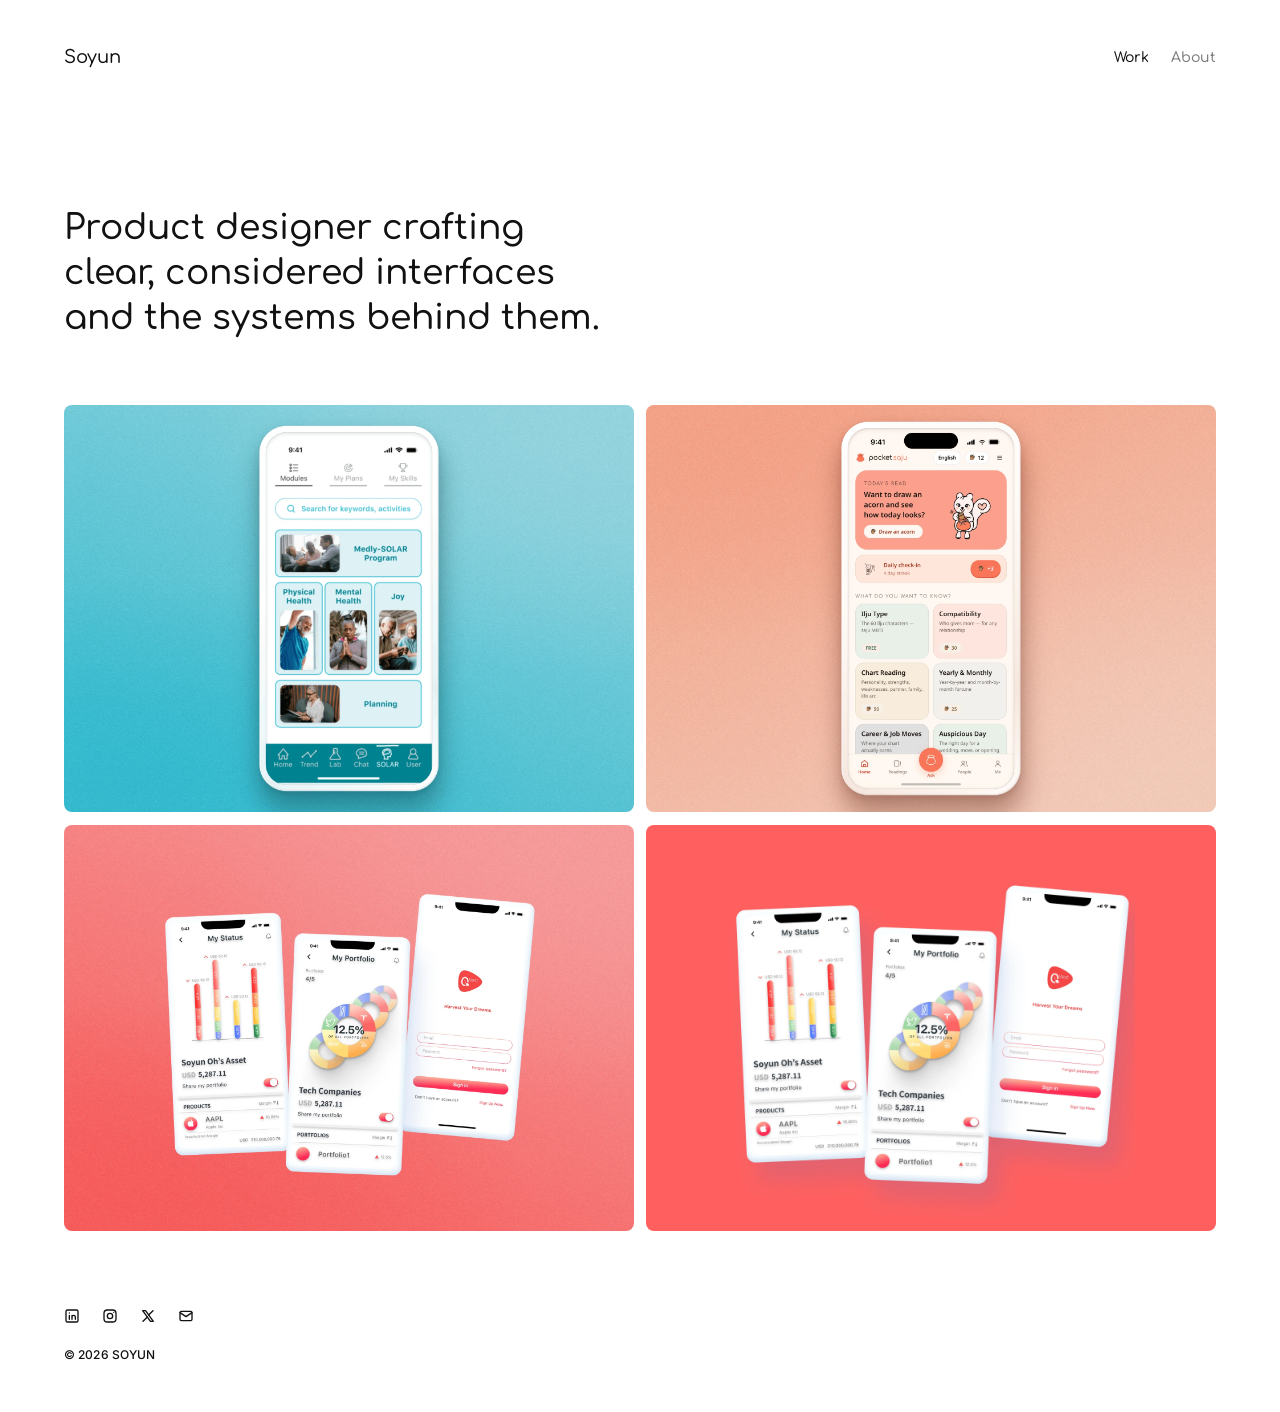
==== index.html @ 854ec252 "Medly-SOLAR: use the new 7:5 image on the tile and cover Replace the old PNG with images/medly-solar" ====
<!DOCTYPE html>
<html lang="en">
<head>
  <meta charset="utf-8">
  <meta name="viewport" content="width=device-width, initial-scale=1">
  <title>Soyun</title>
  <meta name="description" content="Portfolio of Soyun, a product designer crafting clear, considered interfaces and the systems behind them.">
  <link rel="preconnect" href="https://fonts.googleapis.com">
  <link rel="preconnect" href="https://fonts.gstatic.com" crossorigin>
  <link href="https://fonts.googleapis.com/css2?family=Inter:wght@400;500&family=Newsreader:ital,opsz,wght@0,6..72,400;1,6..72,400&family=Comfortaa:wght@500&display=swap" rel="stylesheet">
  <link rel="stylesheet" href="styles.css">
</head>
<body>
  <header class="site-header">
    <div class="wrap">
      <a href="index.html" class="brand">Soyun</a>
      <nav class="nav" aria-label="Main">
        <a href="index.html" aria-current="page">Work</a>
        <a href="about.html">About</a>
      </nav>
    </div>
  </header>

  <main>
    <section class="hero">
      <div class="wrap">
        <h1>Product designer crafting clear, considered interfaces and the systems behind them.</h1>
      </div>
    </section>

    <section id="work" aria-label="Selected work">
      <div class="wrap">
        <div class="grid">

          <div class="item reveal">
            <a class="tile" href="projects/medly-solar.html" style="--tint:#0b7f8d">
              <div class="art">
                <img src="images/medly-solar.webp" width="2000" height="1429" alt="Medly-SOLAR app home screen with Physical Health, Mental Health, Joy and Planning modules">
              </div>
              <div class="overlay" aria-hidden="true">
                <span class="name">Medly-SOLAR</span>
                <span class="tags">User-Centered Design, Equitable Design</span>
              </div>
            </a>
            <div class="caption"><div class="name">Medly-SOLAR</div><div class="tags">User-Centered Design, Equitable Design</div></div>
          </div>

          <div class="item reveal">
            <a class="tile" href="projects/pocket-saju.html" style="--tint:#c9472f">
              <div class="art">
                <img src="images/pocket-saju.webp" width="2000" height="1429" alt="Pocket Saju app home screen with today's read, daily check-in and reading topics">
              </div>
              <div class="overlay" aria-hidden="true">
                <span class="name">Pocket Saju</span>
                <span class="tags">Design Engineering, Design System, Character Design, App Design</span>
              </div>
            </a>
            <div class="caption"><div class="name">Pocket Saju</div><div class="tags">Design Engineering, Design System, Character Design, App Design</div></div>
          </div>

          <div class="item reveal">
            <a class="tile" href="projects/connai.html" style="--tint:#c9343f">
              <div class="art">
                <img src="images/connai.webp" width="2000" height="1429" alt="Three phone screens of an investing app: My Status, My Portfolio and Sign In">
              </div>
              <div class="overlay" aria-hidden="true">
                <span class="name">CONNAÎ</span>
                <span class="tags">Concept Design, Health &amp; Wellness, AI-Powered</span>
              </div>
            </a>
            <div class="caption"><div class="name">CONNAÎ</div><div class="tags">Concept Design, Health &amp; Wellness, AI-Powered</div></div>
          </div>

          <div class="item reveal">
            <a class="tile" href="projects/qvest.html" style="--tint:#c9343f">
              <div class="art fit" style="--fit-bg:#ff605f">
                <img src="images/qvest.webp" width="2000" height="2000" alt="Three phone screens of an investing app: My Status, My Portfolio and Sign In">
              </div>
              <div class="overlay" aria-hidden="true">
                <span class="name">QVest</span>
                <span class="tags">UX Design, Fintech, Stock Investment</span>
              </div>
            </a>
            <div class="caption"><div class="name">QVest</div><div class="tags">UX Design, Fintech, Stock Investment</div></div>
          </div>

        </div>
      </div>
    </section>
  </main>

  <footer class="site-footer">
    <div class="wrap">
      <div class="socials">
        <a href="https://www.linkedin.com/in/soyunoh/" target="_blank" rel="noopener noreferrer" aria-label="LinkedIn"><svg viewBox="0 0 24 24"><rect x="3" y="3" width="18" height="18" rx="2"/><path d="M8 11v6M8 7.5v.01M12 17v-6M12 13.5c0-1.5 1-2.5 2.5-2.5S17 12 17 13.5V17"/></svg></a>
        <a href="#" aria-label="Instagram"><svg viewBox="0 0 24 24"><rect x="3" y="3" width="18" height="18" rx="5"/><circle cx="12" cy="12" r="4"/><path d="M17.5 6.5v.01"/></svg></a>
        <a href="#" aria-label="Twitter"><svg viewBox="0 0 24 24"><path d="M4 4l11.7 16H20L8.3 4H4z"/><path d="M4.5 20l6.6-6.6M12.9 10.6L19.5 4"/></svg></a>
        <a href="mailto:soyunohh@gmail.com" aria-label="Email"><svg viewBox="0 0 24 24"><rect x="3" y="5" width="18" height="14" rx="2"/><path d="m3 7 9 6 9-6"/></svg></a>
      </div>
      <p class="copy">© <span id="year">2026</span> Soyun</p>
    </div>
  </footer>

  <script src="script.js"></script>
</body>
</html>
---- styles.css ----
:root {
  --bg: #ffffff;
  --ink: #111111;
  --muted: #7a7a7a;
  --line: #e6e6e6;
  --surface: #f2f2f2;
  --serif: "Newsreader", "Iowan Old Style", Georgia, serif;
  --sans: "Inter", -apple-system, BlinkMacSystemFont, "Helvetica Neue", Arial, sans-serif;
  --gutter: clamp(20px, 5vw, 100px);
  --gap: clamp(12px, 1vw, 18px);
  --radius: 8px;
}

* { box-sizing: border-box; margin: 0; padding: 0; }
html { scroll-behavior: smooth; }
body {
  background: var(--bg);
  color: var(--ink);
  font-family: var(--sans);
  font-size: 15px;
  line-height: 1.5;
  -webkit-font-smoothing: antialiased;
}
a { color: inherit; text-decoration: none; }
img, svg { display: block; max-width: 100%; }
:focus-visible { outline: 2px solid var(--ink); outline-offset: 3px; }

.wrap { padding: 0 var(--gutter); }

/* Header */
.site-header .wrap {
  display: flex; justify-content: space-between; align-items: center;
  padding-top: 44px; padding-bottom: 20px;
}
.brand { font-family: "Comfortaa", var(--sans); font-weight: 500; font-size: 18px; letter-spacing: 0; }
.nav { display: flex; gap: 22px; font-family: "Comfortaa", var(--sans); font-weight: 500; font-size: 14px; }
.nav a { color: var(--muted); transition: color .2s; }
.nav a:hover, .nav a[aria-current="page"] { color: var(--ink); }

/* Hero */
.hero { padding: clamp(56px, 9vw, 130px) 0 clamp(48px, 5vw, 80px); }
.hero h1 {
  font-family: "Comfortaa", var(--sans); font-weight: 500;
  font-size: clamp(26px, 2.7vw, 38px); line-height: 1.3; letter-spacing: 0;
  max-width: 34ch; text-wrap: balance;
}

/* Project grid */
.grid { display: grid; grid-template-columns: 1fr; gap: var(--gap); }
@media (min-width: 800px) { .grid { grid-template-columns: 1fr 1fr; } }

.tile {
  position: relative; display: block; overflow: hidden;
  aspect-ratio: 7 / 5; border-radius: var(--radius); background: var(--surface);
}
.tile .art { width: 100%; height: 100%; object-fit: cover; }
.tile .art > svg { width: 100%; height: 100%; }

/* Hover overlay: company name + discipline, tinted with the project colour */
.overlay {
  position: absolute; inset: 0; padding: clamp(20px, 3.6vw, 56px);
  background: color-mix(in srgb, var(--tint) 88%, transparent);
  color: #fff; display: flex; flex-direction: column; gap: 6px;
  opacity: 0; transition: opacity .3s ease;
}
.overlay .name { font-family: var(--serif); font-size: clamp(20px, 1.8vw, 26px); line-height: 1.2; }
.overlay .tags { font-size: 14px; font-weight: 500; }
.tile:hover .overlay, .tile:focus-visible .overlay { opacity: 1; }

/* Touch devices can't hover: show the name under the image instead */
.caption { display: none; }
@media (hover: none) {
  .overlay { display: none; }
  .caption { display: block; padding: 10px 2px 4px; }
  .caption .name { font-family: var(--serif); font-size: 18px; }
  .caption .tags { color: var(--muted); font-size: 13px; }
  .item { display: block; }
}

/* Footer */
.site-footer { padding: clamp(56px, 6vw, 90px) 0 48px; }
.socials { display: flex; gap: 22px; align-items: center; }
.socials a { display: inline-flex; padding: 4px; margin: -4px; }
.socials svg { width: 16px; height: 16px; stroke: var(--ink); fill: none; stroke-width: 2; stroke-linecap: round; stroke-linejoin: round; }
.copy { margin-top: 22px; font-size: 12px; font-weight: 500; text-transform: uppercase; letter-spacing: .01em; }

/* Case study */
.cs-hero { padding: clamp(40px, 7vw, 96px) 0 32px; }
.cs-hero .back { color: var(--muted); font-size: 14px; }
.cs-hero .back:hover { color: var(--ink); }
.cs-hero h1 { font-family: var(--serif); font-weight: 400; font-size: clamp(34px, 4.6vw, 64px); line-height: 1.1; letter-spacing: -0.01em; margin: 20px 0 16px; max-width: 18ch; }
.cs-hero p.sub { color: var(--muted); font-size: clamp(16px, 1.4vw, 19px); max-width: 52ch; }
.cs-facts { display: grid; grid-template-columns: repeat(2, 1fr); gap: 24px; padding: 24px 0; border-block: 1px solid var(--line); margin: 40px 0; }
.cs-facts dt { font-size: 12px; letter-spacing: .06em; text-transform: uppercase; color: var(--muted); }
.cs-facts dd { margin-top: 4px; }
@media (min-width: 800px) { .cs-facts { grid-template-columns: repeat(4, 1fr); } }
.cs-cover, .cs-figure { border-radius: var(--radius); overflow: hidden; background: var(--surface); }
.cs-cover { aspect-ratio: 16 / 9; }
.cs-figure { aspect-ratio: 7 / 5; }
.cs-cover > svg, .cs-figure > svg { width: 100%; height: 100%; }
.cs-block { display: grid; gap: 14px; padding: clamp(36px, 5vw, 72px) 0; }
.cs-block h2 { font-size: 12px; letter-spacing: .06em; text-transform: uppercase; color: var(--muted); font-weight: 500; }
.cs-block p { font-size: clamp(17px, 1.5vw, 21px); line-height: 1.55; max-width: 60ch; }
@media (min-width: 900px) { .cs-block { grid-template-columns: 1fr 2fr; gap: 48px; } }
.cs-figures { display: grid; gap: var(--gap); }
@media (min-width: 800px) { .cs-figures.two { grid-template-columns: 1fr 1fr; } }
.cs-figcaption { color: var(--muted); font-size: 13px; margin-top: 8px; }
.next { display: block; padding: clamp(48px, 7vw, 96px) 0; border-top: 1px solid var(--line); }
.next small { color: var(--muted); font-size: 12px; letter-spacing: .06em; text-transform: uppercase; }
.next h2 { font-family: var(--serif); font-weight: 400; font-size: clamp(32px, 5vw, 64px); letter-spacing: -0.01em; margin-top: 6px; transition: opacity .2s; }
.next:hover h2 { opacity: .55; }

/* Reveal on scroll */
.reveal { opacity: 0; transform: translateY(14px); transition: opacity .7s ease, transform .7s cubic-bezier(.2,.7,.2,1); }
.reveal.in { opacity: 1; transform: none; }
@media (prefers-reduced-motion: reduce) {
  html { scroll-behavior: auto; }
  .reveal { opacity: 1; transform: none; transition: none; }
  .overlay { transition: none; }
}

/* ---------- About page ---------- */
.about-page { --gutter: clamp(20px, 10.5vw, 213px); }

.intro { position: relative; padding: clamp(40px, 6vw, 84px) 0 clamp(40px, 5vw, 64px); }
.intro::before, .intro::after {
  content: ""; position: absolute; z-index: -1; pointer-events: none; border-radius: 50%; filter: blur(56px); opacity: .55;
}
.intro::before { left: 4%; top: 6%; width: 46%; height: 72%; background: radial-gradient(circle, #ffc9dc 0%, #ffe3d6 55%, transparent 75%); }
.intro::after  { left: 40%; top: 20%; width: 42%; height: 66%; background: radial-gradient(circle, #cfe0ff 0%, #e9eaff 55%, transparent 75%); }
.intro p { font-size: clamp(16px, 1.35vw, 19px); line-height: 1.45; max-width: 66ch; }
.intro p + p { margin-top: 1.7em; }

.about-section { padding-bottom: clamp(28px, 4vw, 56px); }
.about-section h2 { font-family: "Comfortaa", var(--sans); font-style: normal; font-weight: 500; font-size: clamp(18px, 1.7vw, 22px); margin-bottom: 14px; }

.cards { display: grid; grid-template-columns: 1fr; gap: 13px; align-items: start; }
@media (min-width: 600px) { .cards { grid-template-columns: 1fr 1fr; } }
@media (min-width: 960px) { .cards { grid-template-columns: repeat(3, 1fr); } }
/* Three staggered columns of equal height, so the block outlines a clean rectangle */
.cards > .col { display: contents; }
@media (min-width: 960px) {
  .cards { align-items: stretch; }
  .cards > .col { display: flex; flex-direction: column; gap: 13px; }
  .cards > .col > .card { flex: 0.75 0 auto; }
  .cards > .col > .card.tall { flex: 1.3333 0 auto; }
}

.card {
  position: relative; aspect-ratio: 4 / 3; overflow: hidden; border-radius: 4px;
  border: 1px solid var(--line);
  background: linear-gradient(var(--angle, 135deg), var(--a, #f7f6f3), var(--b, var(--a, #f7f6f3)));
  display: grid; place-items: center;
}

/* About footer */
.footer-about { border-top: 1px solid var(--line); margin-top: clamp(32px, 5vw, 64px); padding: 28px 0 40px; color: var(--muted); font-size: 13px; }
.footer-about .row { display: flex; justify-content: space-between; gap: 24px; flex-wrap: wrap; }
.footer-about .row > div + div { text-align: right; }
.footer-about .socials { justify-content: flex-end; margin-top: 8px; gap: 14px; }
.footer-about .socials svg { stroke: var(--muted); }
.footer-about .socials a:hover svg { stroke: var(--ink); }
.footer-about a:hover { color: var(--ink); }
.footer-about .note { text-align: center; margin-top: 40px; font-size: 12px; }

.cs-hero .tags-line { font-size: 14px; font-weight: 500; margin-bottom: 14px; }

/* Real project images */
.tile .art > img { width: 100%; height: 100%; object-fit: cover; }
.cs-cover > img { width: 100%; height: 100%; object-fit: contain; }

/* Photo cards: show the whole photo, framed inside the card */
.card.photo { container-type: size; }
.card.photo > img { position: absolute; inset: 0; margin: auto; height: 86%; width: auto; max-width: 92%; object-fit: cover; border-radius: 3px; box-shadow: 0 6px 18px rgba(0,0,0,.14); }
/* The photo keeps its own ratio and always fits inside whatever frame the column gives it */
@supports (width: 1cqw) {
  .card.photo > img { aspect-ratio: var(--ar); width: min(92cqw, calc(86cqh * var(--ar))); height: auto; max-width: none; }
}

/* Images that keep their own aspect ratio; extra width is filled with the image's background colour */
.tile .art.fit { background: var(--fit-bg, var(--surface)); }
.tile .art.fit > img { object-fit: contain; }
.cs-cover[style*="--fit-bg"] { background: var(--fit-bg); }

/* Portrait photos get a tall frame */
.card.tall { aspect-ratio: 3 / 4; }

/* One wide photo spans the full width under the columns */
.card.wide { grid-column: 1 / -1; aspect-ratio: 21 / 9; }
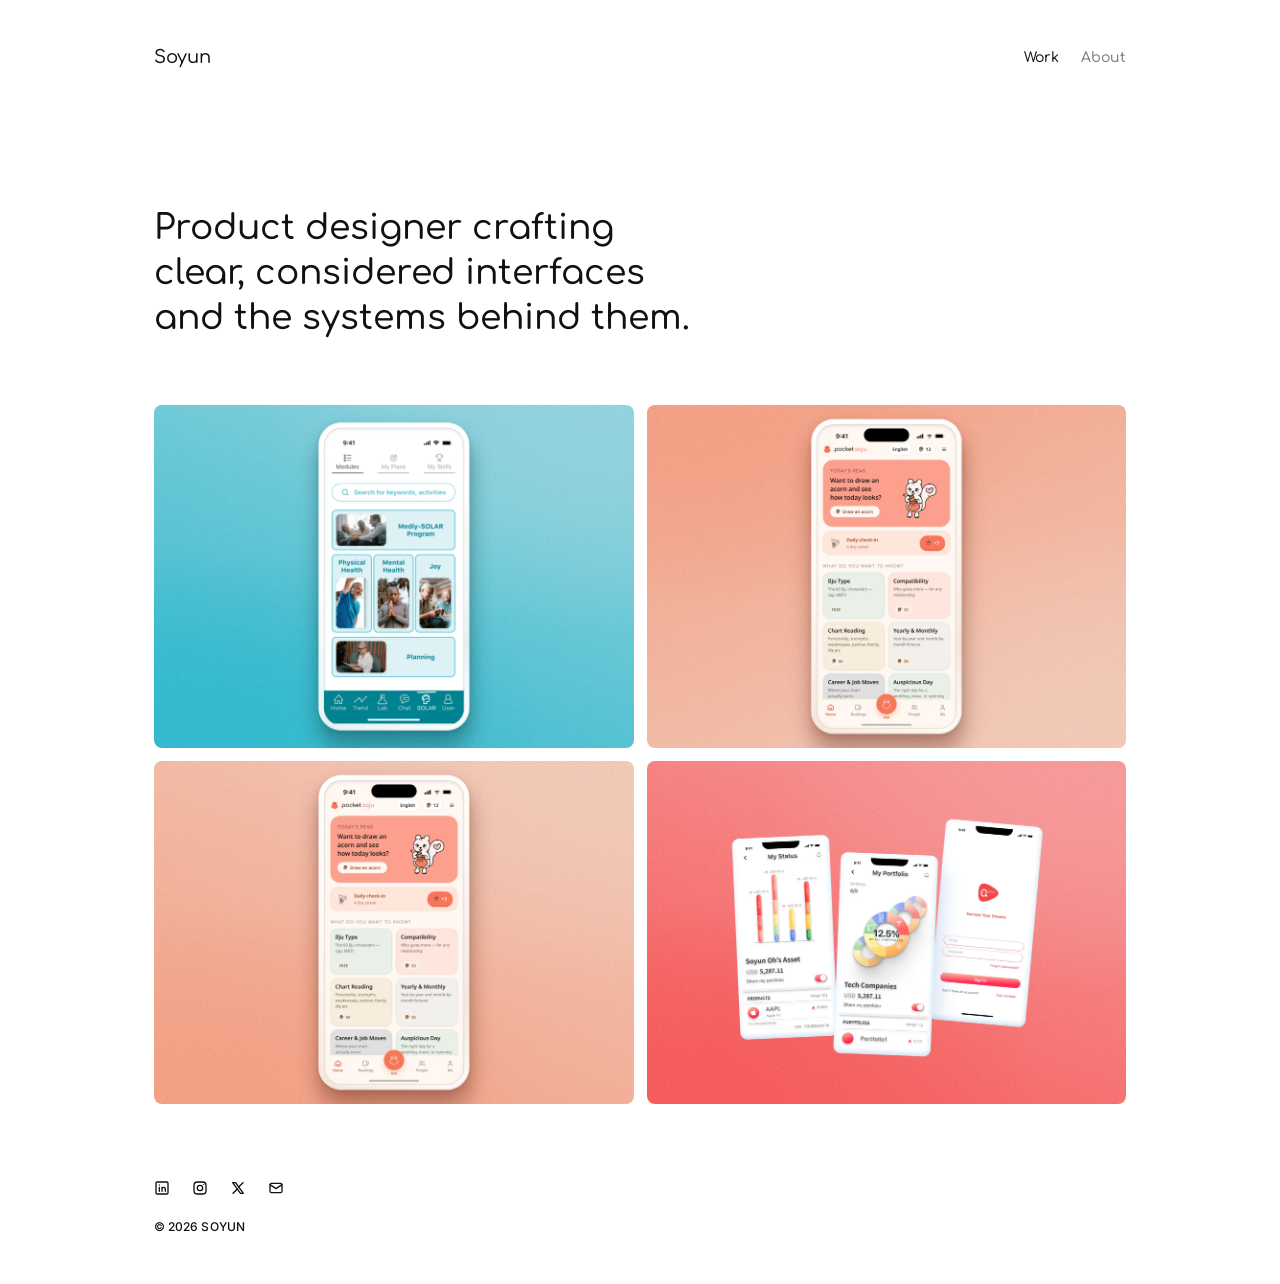
==== commit 2bb7debd: "Swap the CONNAÎ and QVest tile images QVest now uses the 7:5 investing-app image (tile and cover, no" ====
--- a/index.html
+++ b/index.html
@@ -59,9 +59,9 @@
           </div>
 
           <div class="item reveal">
-            <a class="tile" href="projects/connai.html" style="--tint:#c9343f">
+            <a class="tile" href="projects/connai.html" style="--tint:#c9472f">
               <div class="art">
-                <img src="images/connai.webp" width="2000" height="1429" alt="Three phone screens of an investing app: My Status, My Portfolio and Sign In">
+                <img src="images/connai.webp" width="2000" height="1429" alt="Phone showing the Pocket Saju app home screen with today's read, daily check-in and reading topics">
               </div>
               <div class="overlay" aria-hidden="true">
                 <span class="name">CONNAÎ</span>
@@ -73,8 +73,8 @@
 
           <div class="item reveal">
             <a class="tile" href="projects/qvest.html" style="--tint:#c9343f">
-              <div class="art fit" style="--fit-bg:#ff605f">
-                <img src="images/qvest.webp" width="2000" height="2000" alt="Three phone screens of an investing app: My Status, My Portfolio and Sign In">
+              <div class="art">
+                <img src="images/qvest.webp" width="2000" height="1429" alt="Three phone screens of an investing app: My Status, My Portfolio and Sign In">
               </div>
               <div class="overlay" aria-hidden="true">
                 <span class="name">QVest</span>
--- a/styles.css
+++ b/styles.css
@@ -6,9 +6,14 @@
   --surface: #f2f2f2;
   --serif: "Newsreader", "Iowan Old Style", Georgia, serif;
   --sans: "Inter", -apple-system, BlinkMacSystemFont, "Helvetica Neue", Arial, sans-serif;
-  --gutter: clamp(20px, 5vw, 100px);
-  --gap: clamp(12px, 1vw, 18px);
+  --gutter: clamp(20px, 10.5vw, 213px);
+  --gap: 13px;
   --radius: 8px;
+}
+
+/* Desktop: side margins are 12% of the screen width on every page */
+@media (min-width: 960px) {
+  :root { --gutter: min(12vw, 260px); }
 }
 
 * { box-sizing: border-box; margin: 0; padding: 0; }
@@ -120,7 +125,6 @@
 }
 
 /* ---------- About page ---------- */
-.about-page { --gutter: clamp(20px, 10.5vw, 213px); }
 
 .intro { position: relative; padding: clamp(40px, 6vw, 84px) 0 clamp(40px, 5vw, 64px); }
 .intro::before, .intro::after {
@@ -177,10 +181,6 @@
   .card.photo > img { aspect-ratio: var(--ar); width: min(92cqw, calc(86cqh * var(--ar))); height: auto; max-width: none; }
 }
 
-/* Images that keep their own aspect ratio; extra width is filled with the image's background colour */
-.tile .art.fit { background: var(--fit-bg, var(--surface)); }
-.tile .art.fit > img { object-fit: contain; }
-.cs-cover[style*="--fit-bg"] { background: var(--fit-bg); }
 
 /* Portrait photos get a tall frame */
 .card.tall { aspect-ratio: 3 / 4; }
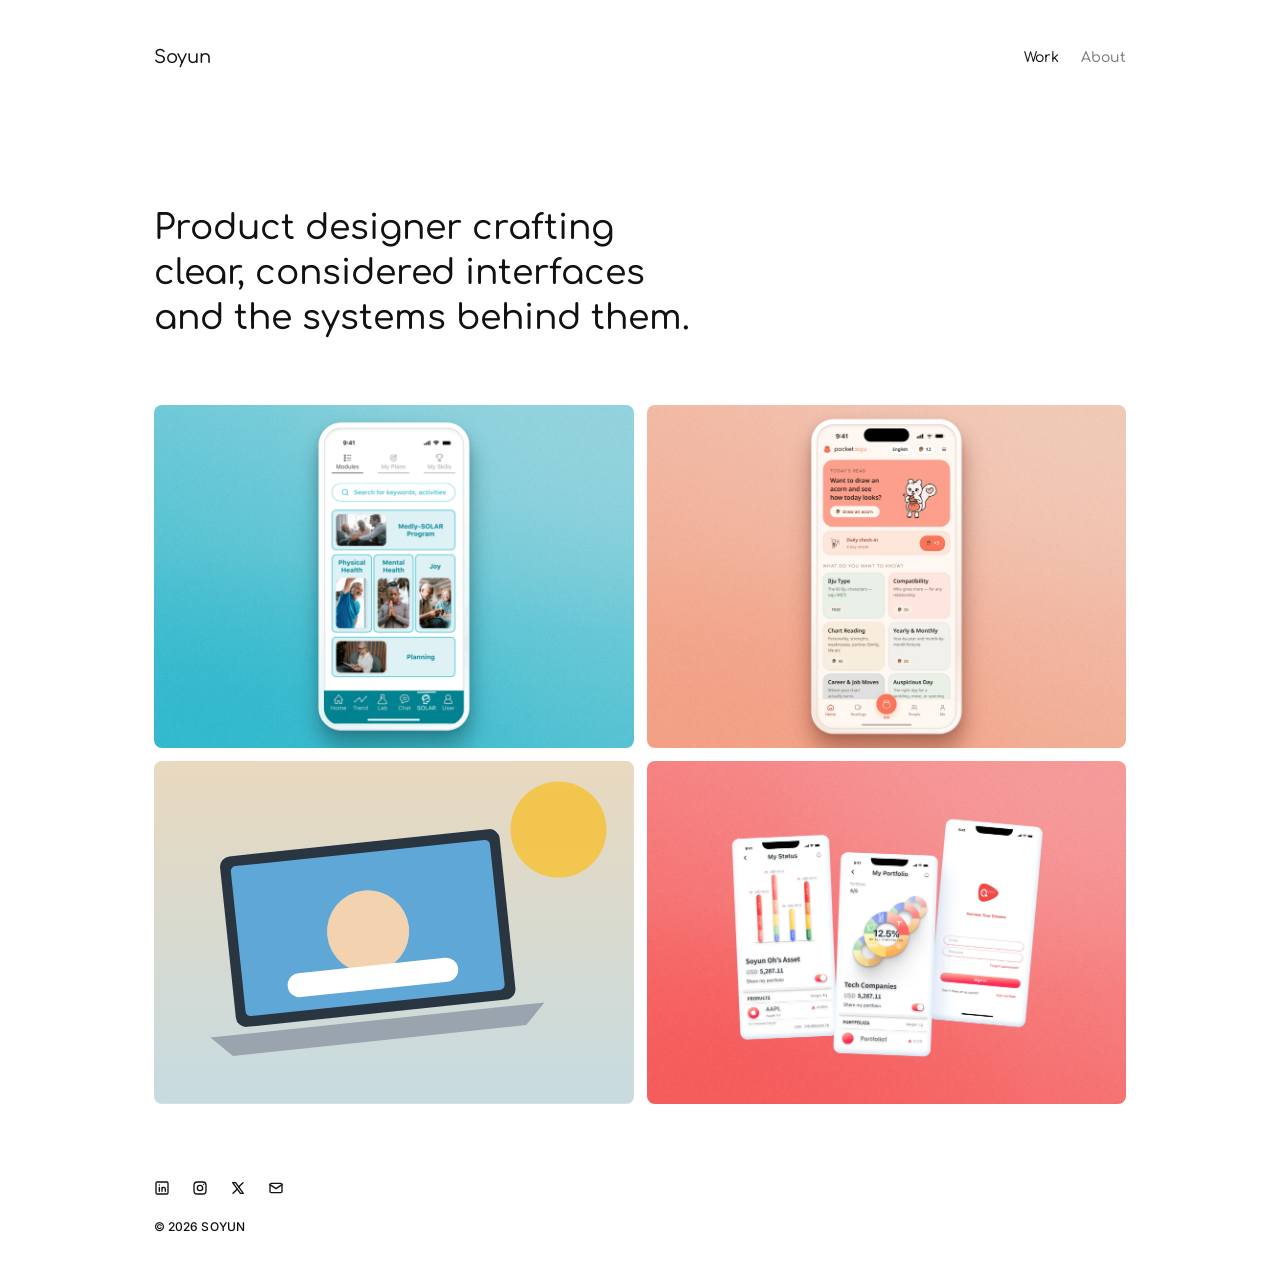
==== commit a01dfa16: "Move the app image to Pocket Saju; CONNAÎ back to placeholder art Pocket Saju uses the updated home-" ====
--- a/index.html
+++ b/index.html
@@ -59,9 +59,20 @@
           </div>
 
           <div class="item reveal">
-            <a class="tile" href="projects/connai.html" style="--tint:#c9472f">
+            <a class="tile" href="projects/connai.html" style="--tint:#1c4f78">
               <div class="art">
-                <img src="images/connai.webp" width="2000" height="1429" alt="Phone showing the Pocket Saju app home screen with today's read, daily check-in and reading topics">
+                <svg viewBox="0 0 140 100" preserveAspectRatio="xMidYMid slice" role="img" aria-label="Placeholder artwork for CONNAÎ">
+                  <defs><linearGradient id="g3" x1="0" y1="0" x2="0" y2="1"><stop offset="0" stop-color="#e9d9bf"/><stop offset="1" stop-color="#c7dbe0"/></linearGradient></defs>
+                  <rect width="140" height="100" fill="url(#g3)"/>
+                  <circle cx="118" cy="20" r="14" fill="#f4c542" opacity=".9"/>
+                  <g transform="rotate(-6 60 55)">
+                    <rect x="22" y="24" width="82" height="50" rx="3" fill="#2a3542"/>
+                    <rect x="25" y="27" width="76" height="44" rx="1.5" fill="#5ea7d6"/>
+                    <circle cx="63" cy="50" r="12" fill="#f3d2b0"/>
+                    <rect x="38" y="60" width="50" height="7" rx="3.5" fill="#fff"/>
+                    <path d="M14 76 H112 L106 82 H20Z" fill="#9aa4ae"/>
+                  </g>
+                </svg>
               </div>
               <div class="overlay" aria-hidden="true">
                 <span class="name">CONNAÎ</span>
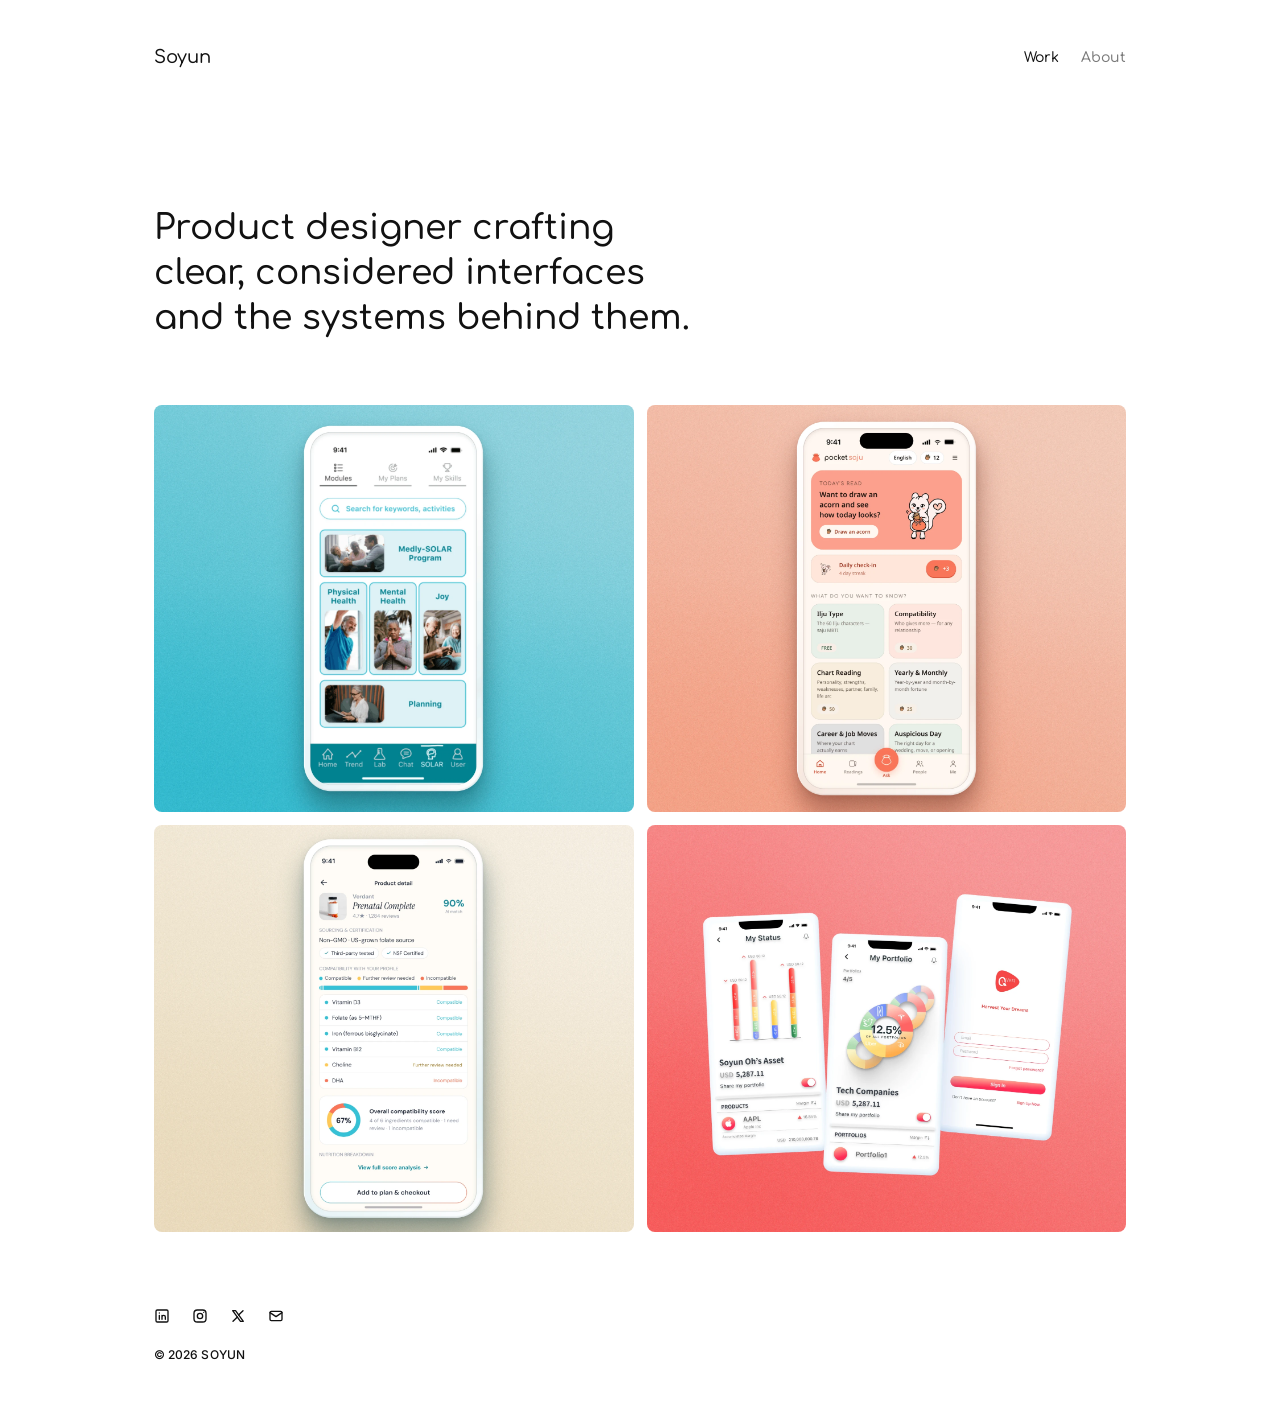
==== commit 700dea07: "CONNAÎ: use the product-detail screen on the tile and cover Add images/connai.webp (2000x1429) in pl" ====
--- a/index.html
+++ b/index.html
@@ -59,20 +59,9 @@
           </div>
 
           <div class="item reveal">
-            <a class="tile" href="projects/connai.html" style="--tint:#1c4f78">
+            <a class="tile" href="projects/connai.html" style="--tint:#1f7a86">
               <div class="art">
-                <svg viewBox="0 0 140 100" preserveAspectRatio="xMidYMid slice" role="img" aria-label="Placeholder artwork for CONNAÎ">
-                  <defs><linearGradient id="g3" x1="0" y1="0" x2="0" y2="1"><stop offset="0" stop-color="#e9d9bf"/><stop offset="1" stop-color="#c7dbe0"/></linearGradient></defs>
-                  <rect width="140" height="100" fill="url(#g3)"/>
-                  <circle cx="118" cy="20" r="14" fill="#f4c542" opacity=".9"/>
-                  <g transform="rotate(-6 60 55)">
-                    <rect x="22" y="24" width="82" height="50" rx="3" fill="#2a3542"/>
-                    <rect x="25" y="27" width="76" height="44" rx="1.5" fill="#5ea7d6"/>
-                    <circle cx="63" cy="50" r="12" fill="#f3d2b0"/>
-                    <rect x="38" y="60" width="50" height="7" rx="3.5" fill="#fff"/>
-                    <path d="M14 76 H112 L106 82 H20Z" fill="#9aa4ae"/>
-                  </g>
-                </svg>
+                <img src="images/connai.webp" width="2000" height="1429" alt="CONNAÎ product detail screen showing a prenatal supplement's AI match, ingredient compatibility and overall score">
               </div>
               <div class="overlay" aria-hidden="true">
                 <span class="name">CONNAÎ</span>
@@ -105,7 +94,7 @@
       <div class="socials">
         <a href="https://www.linkedin.com/in/soyunoh/" target="_blank" rel="noopener noreferrer" aria-label="LinkedIn"><svg viewBox="0 0 24 24"><rect x="3" y="3" width="18" height="18" rx="2"/><path d="M8 11v6M8 7.5v.01M12 17v-6M12 13.5c0-1.5 1-2.5 2.5-2.5S17 12 17 13.5V17"/></svg></a>
         <a href="#" aria-label="Instagram"><svg viewBox="0 0 24 24"><rect x="3" y="3" width="18" height="18" rx="5"/><circle cx="12" cy="12" r="4"/><path d="M17.5 6.5v.01"/></svg></a>
-        <a href="#" aria-label="Twitter"><svg viewBox="0 0 24 24"><path d="M4 4l11.7 16H20L8.3 4H4z"/><path d="M4.5 20l6.6-6.6M12.9 10.6L19.5 4"/></svg></a>
+        <a href="https://x.com/soyun_oh" target="_blank" rel="noopener noreferrer" aria-label="X (Twitter)"><svg viewBox="0 0 24 24"><path d="M4 4l11.7 16H20L8.3 4H4z"/><path d="M4.5 20l6.6-6.6M12.9 10.6L19.5 4"/></svg></a>
         <a href="mailto:soyunohh@gmail.com" aria-label="Email"><svg viewBox="0 0 24 24"><rect x="3" y="5" width="18" height="14" rx="2"/><path d="m3 7 9 6 9-6"/></svg></a>
       </div>
       <p class="copy">© <span id="year">2026</span> Soyun</p>
--- a/styles.css
+++ b/styles.css
@@ -54,9 +54,17 @@
 .grid { display: grid; grid-template-columns: 1fr; gap: var(--gap); }
 @media (min-width: 800px) { .grid { grid-template-columns: 1fr 1fr; } }
 
+/* Tile height is fixed to what it was with the old 5% side margins (7:5 at that width).
+   The tiles are now narrower, so the images are cropped left and right and the mockups keep their size. */
+:root {
+  --tile-h: calc((100vw - 2 * clamp(20px, 5vw, 100px)) * 5 / 7);
+}
+@media (min-width: 800px) {
+  :root { --tile-h: calc((100vw - 2 * clamp(20px, 5vw, 100px) - clamp(12px, 1vw, 18px)) / 2 * 5 / 7); }
+}
 .tile {
   position: relative; display: block; overflow: hidden;
-  aspect-ratio: 7 / 5; border-radius: var(--radius); background: var(--surface);
+  height: var(--tile-h); border-radius: var(--radius); background: var(--surface);
 }
 .tile .art { width: 100%; height: 100%; object-fit: cover; }
 .tile .art > svg { width: 100%; height: 100%; }
@@ -159,13 +167,19 @@
 
 /* About footer */
 .footer-about { border-top: 1px solid var(--line); margin-top: clamp(32px, 5vw, 64px); padding: 28px 0 40px; color: var(--muted); font-size: 13px; }
-.footer-about .row { display: flex; justify-content: space-between; gap: 24px; flex-wrap: wrap; }
-.footer-about .row > div + div { text-align: right; }
-.footer-about .socials { justify-content: flex-end; margin-top: 8px; gap: 14px; }
+.footer-about .row { display: grid; grid-template-columns: 1fr auto 1fr; align-items: center; gap: 24px; }
+.footer-about .footer-left { justify-self: start; }
+.footer-about .footer-center { justify-self: center; text-align: center; }
+.footer-about .footer-right { justify-self: end; }
+@media (max-width: 700px) {
+  .footer-about .row { grid-template-columns: 1fr; gap: 14px; }
+  .footer-about .footer-left, .footer-about .footer-right { justify-self: center; }
+  .footer-about .socials { justify-content: center; }
+}
+.footer-about .socials { gap: 14px; }
 .footer-about .socials svg { stroke: var(--muted); }
 .footer-about .socials a:hover svg { stroke: var(--ink); }
 .footer-about a:hover { color: var(--ink); }
-.footer-about .note { text-align: center; margin-top: 40px; font-size: 12px; }
 
 .cs-hero .tags-line { font-size: 14px; font-weight: 500; margin-bottom: 14px; }
 
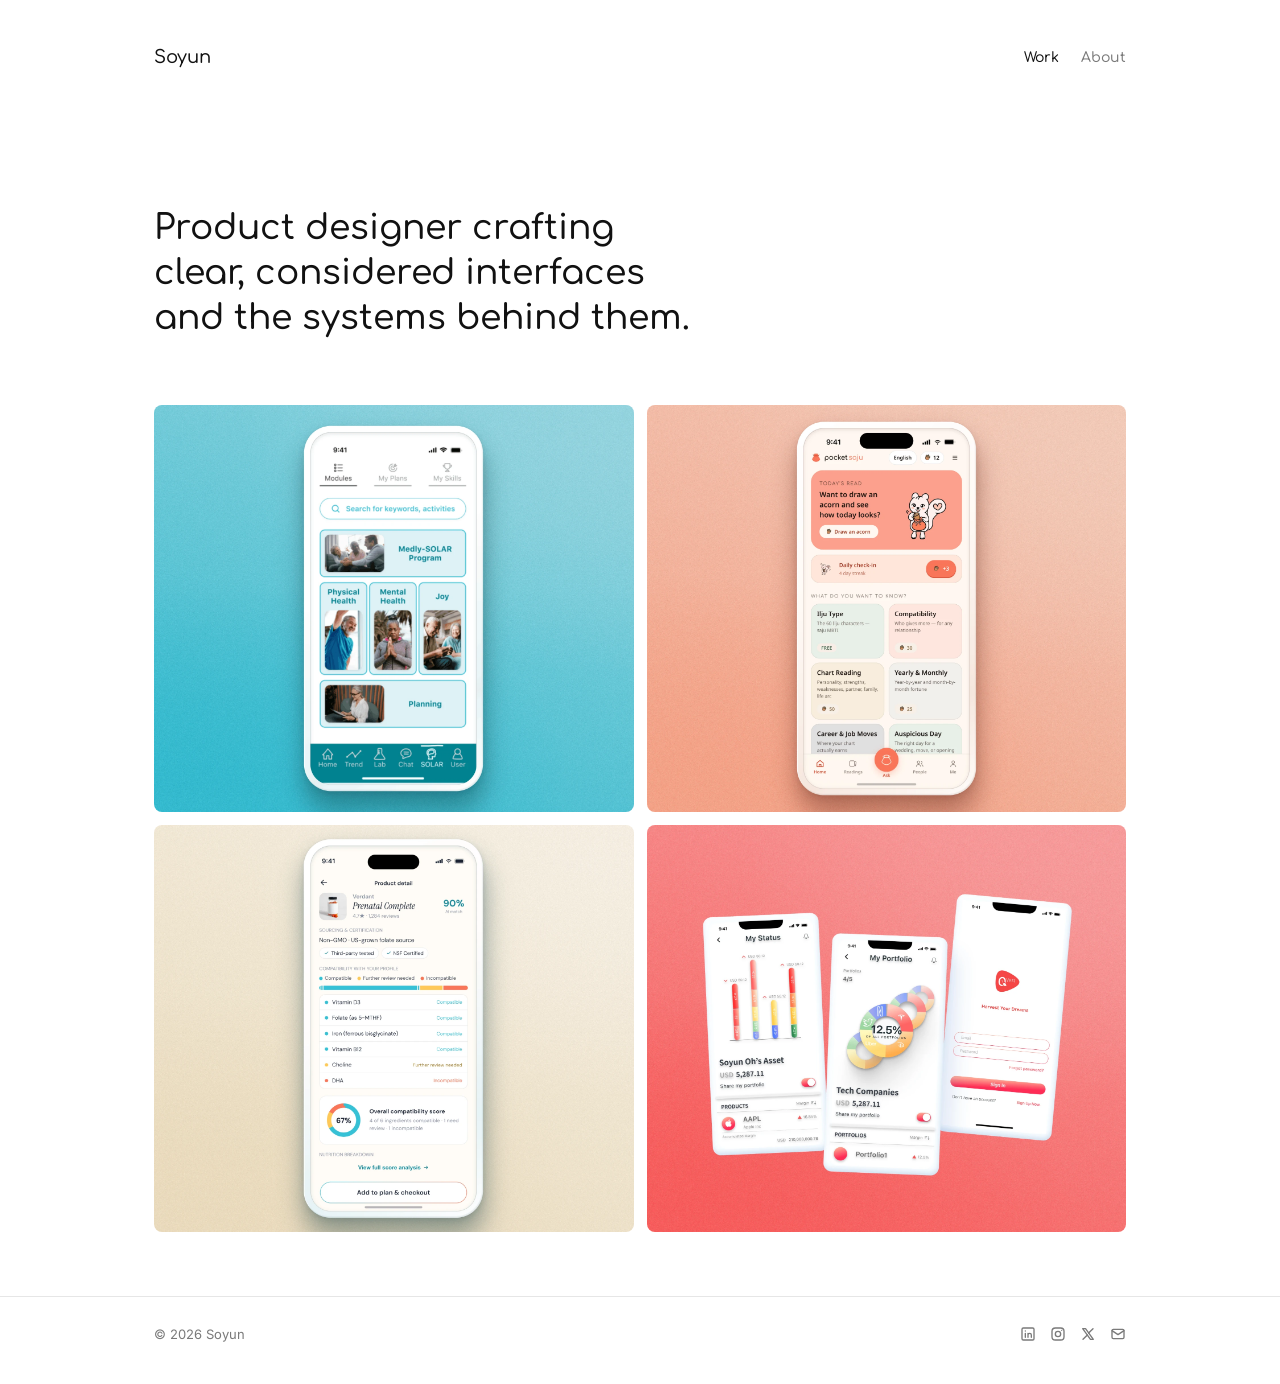
==== commit d477ad20: "Footer: use the same footer on every page Landing, About and all four case studies now share one foo" ====
--- a/index.html
+++ b/index.html
@@ -91,13 +91,15 @@
 
   <footer class="site-footer">
     <div class="wrap">
-      <div class="socials">
-        <a href="https://www.linkedin.com/in/soyunoh/" target="_blank" rel="noopener noreferrer" aria-label="LinkedIn"><svg viewBox="0 0 24 24"><rect x="3" y="3" width="18" height="18" rx="2"/><path d="M8 11v6M8 7.5v.01M12 17v-6M12 13.5c0-1.5 1-2.5 2.5-2.5S17 12 17 13.5V17"/></svg></a>
-        <a href="#" aria-label="Instagram"><svg viewBox="0 0 24 24"><rect x="3" y="3" width="18" height="18" rx="5"/><circle cx="12" cy="12" r="4"/><path d="M17.5 6.5v.01"/></svg></a>
-        <a href="https://x.com/soyun_oh" target="_blank" rel="noopener noreferrer" aria-label="X (Twitter)"><svg viewBox="0 0 24 24"><path d="M4 4l11.7 16H20L8.3 4H4z"/><path d="M4.5 20l6.6-6.6M12.9 10.6L19.5 4"/></svg></a>
-        <a href="mailto:soyunohh@gmail.com" aria-label="Email"><svg viewBox="0 0 24 24"><rect x="3" y="5" width="18" height="14" rx="2"/><path d="m3 7 9 6 9-6"/></svg></a>
+      <div class="row">
+        <div>© <span id="year">2026</span> Soyun</div>
+        <div class="socials">
+          <a href="https://www.linkedin.com/in/soyunoh/" target="_blank" rel="noopener noreferrer" aria-label="LinkedIn"><svg viewBox="0 0 24 24"><rect x="3" y="3" width="18" height="18" rx="2"/><path d="M8 11v6M8 7.5v.01M12 17v-6M12 13.5c0-1.5 1-2.5 2.5-2.5S17 12 17 13.5V17"/></svg></a>
+          <a href="#" aria-label="Instagram"><svg viewBox="0 0 24 24"><rect x="3" y="3" width="18" height="18" rx="5"/><circle cx="12" cy="12" r="4"/><path d="M17.5 6.5v.01"/></svg></a>
+          <a href="https://x.com/soyun_oh" target="_blank" rel="noopener noreferrer" aria-label="X (Twitter)"><svg viewBox="0 0 24 24"><path d="M4 4l11.7 16H20L8.3 4H4z"/><path d="M4.5 20l6.6-6.6M12.9 10.6L19.5 4"/></svg></a>
+          <a href="mailto:soyunohh@gmail.com" aria-label="Email"><svg viewBox="0 0 24 24"><rect x="3" y="5" width="18" height="14" rx="2"/><path d="m3 7 9 6 9-6"/></svg></a>
+        </div>
       </div>
-      <p class="copy">© <span id="year">2026</span> Soyun</p>
     </div>
   </footer>
 
--- a/styles.css
+++ b/styles.css
@@ -90,12 +90,18 @@
   .item { display: block; }
 }
 
-/* Footer */
-.site-footer { padding: clamp(56px, 6vw, 90px) 0 48px; }
-.socials { display: flex; gap: 22px; align-items: center; }
+/* Footer (identical on every page) */
+.site-footer { border-top: 1px solid var(--line); margin-top: clamp(32px, 5vw, 64px); padding: 28px 0 40px; color: var(--muted); font-size: 13px; }
+.site-footer .row { display: flex; justify-content: space-between; align-items: center; gap: 24px; flex-wrap: wrap; }
+.site-footer a:hover { color: var(--ink); }
+.socials { display: flex; gap: 14px; align-items: center; }
 .socials a { display: inline-flex; padding: 4px; margin: -4px; }
-.socials svg { width: 16px; height: 16px; stroke: var(--ink); fill: none; stroke-width: 2; stroke-linecap: round; stroke-linejoin: round; }
-.copy { margin-top: 22px; font-size: 12px; font-weight: 500; text-transform: uppercase; letter-spacing: .01em; }
+.socials svg { width: 16px; height: 16px; stroke: var(--muted); fill: none; stroke-width: 2; stroke-linecap: round; stroke-linejoin: round; }
+.socials a:hover svg { stroke: var(--ink); }
+@media (max-width: 700px) {
+  .site-footer .row { flex-direction: column; gap: 14px; }
+  .socials { justify-content: center; }
+}
 
 /* Case study */
 .cs-hero { padding: clamp(40px, 7vw, 96px) 0 32px; }
@@ -166,20 +172,6 @@
 }
 
 /* About footer */
-.footer-about { border-top: 1px solid var(--line); margin-top: clamp(32px, 5vw, 64px); padding: 28px 0 40px; color: var(--muted); font-size: 13px; }
-.footer-about .row { display: grid; grid-template-columns: 1fr auto 1fr; align-items: center; gap: 24px; }
-.footer-about .footer-left { justify-self: start; }
-.footer-about .footer-center { justify-self: center; text-align: center; }
-.footer-about .footer-right { justify-self: end; }
-@media (max-width: 700px) {
-  .footer-about .row { grid-template-columns: 1fr; gap: 14px; }
-  .footer-about .footer-left, .footer-about .footer-right { justify-self: center; }
-  .footer-about .socials { justify-content: center; }
-}
-.footer-about .socials { gap: 14px; }
-.footer-about .socials svg { stroke: var(--muted); }
-.footer-about .socials a:hover svg { stroke: var(--ink); }
-.footer-about a:hover { color: var(--ink); }
 
 .cs-hero .tags-line { font-size: 14px; font-weight: 500; margin-bottom: 14px; }
 
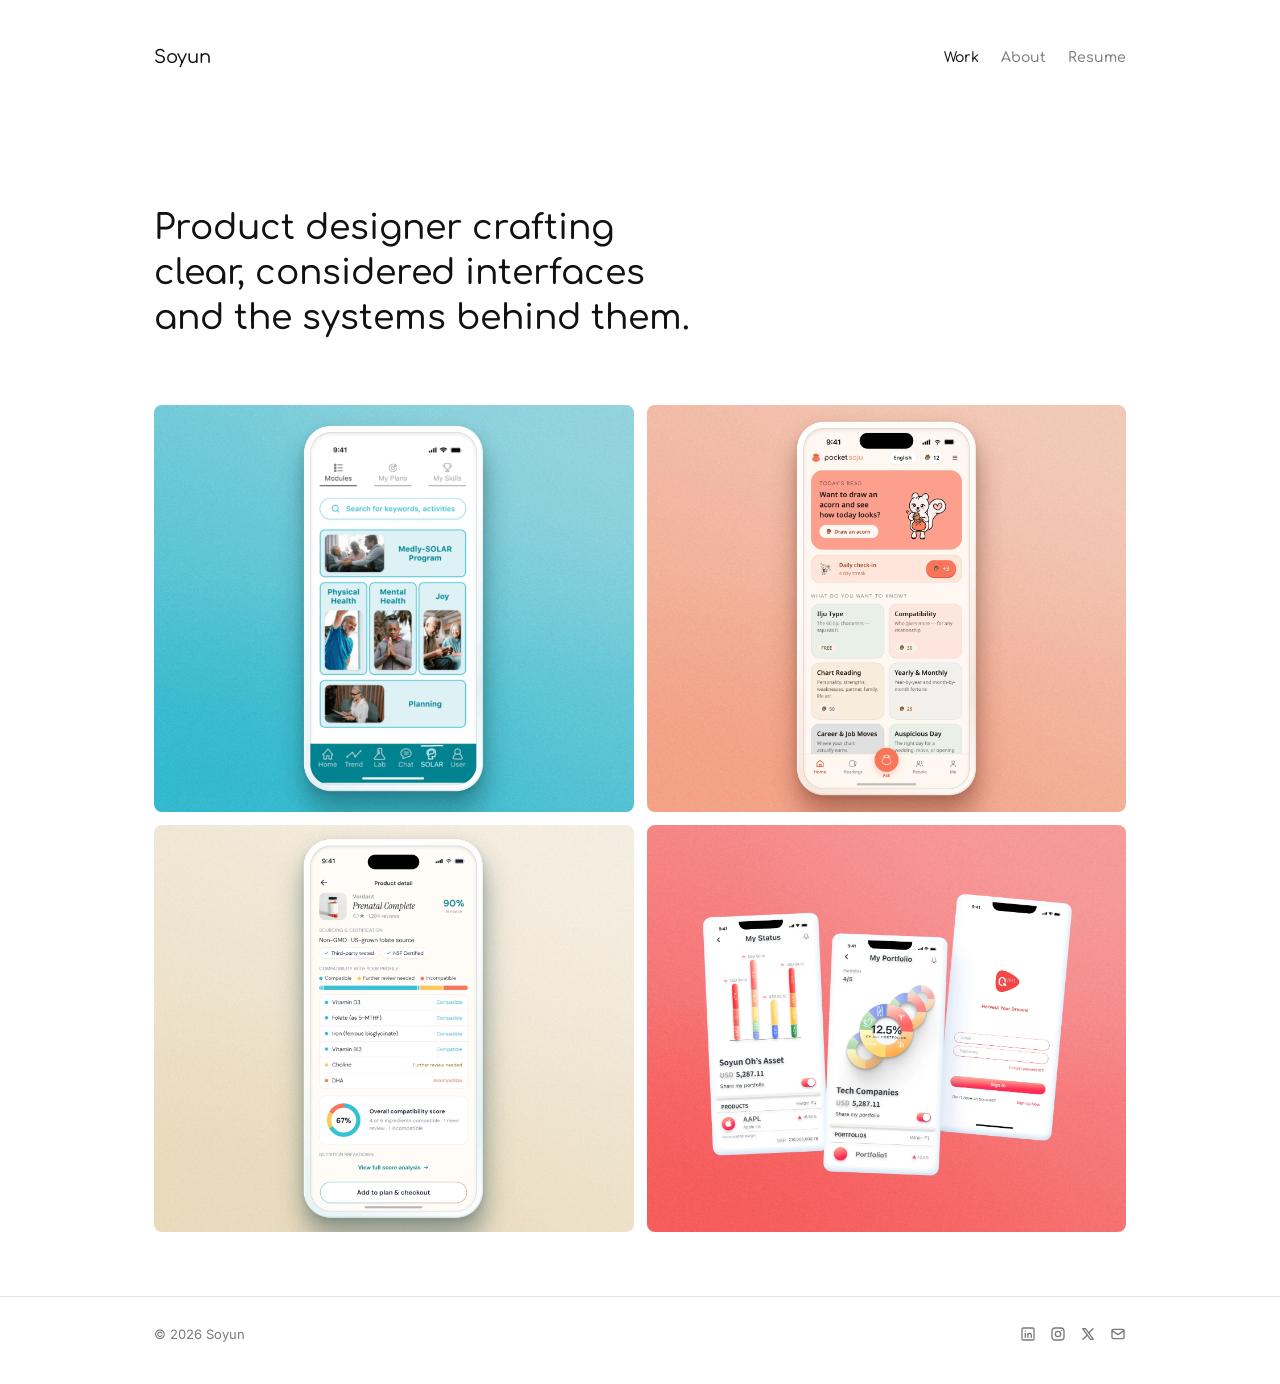
==== commit 950c2794: "Header: add a Resume menu item Add Resume after About in the top-right nav on every page. Its target" ====
--- a/index.html
+++ b/index.html
@@ -17,6 +17,7 @@
       <nav class="nav" aria-label="Main">
         <a href="index.html" aria-current="page">Work</a>
         <a href="about.html">About</a>
+        <a href="#">Resume</a>
       </nav>
     </div>
   </header>
--- a/styles.css
+++ b/styles.css
@@ -142,10 +142,11 @@
 
 .intro { position: relative; padding: clamp(40px, 6vw, 84px) 0 clamp(40px, 5vw, 64px); }
 .intro::before, .intro::after {
-  content: ""; position: absolute; z-index: -1; pointer-events: none; border-radius: 50%; filter: blur(56px); opacity: .55;
+  content: ""; position: absolute; z-index: -1; pointer-events: none; border-radius: 50%; filter: blur(56px); opacity: 1;
 }
-.intro::before { left: 4%; top: 6%; width: 46%; height: 72%; background: radial-gradient(circle, #ffc9dc 0%, #ffe3d6 55%, transparent 75%); }
-.intro::after  { left: 40%; top: 20%; width: 42%; height: 66%; background: radial-gradient(circle, #cfe0ff 0%, #e9eaff 55%, transparent 75%); }
+/* Glow colours: a deeper pink centre (#F9DCDC) fading out to #FEF5F5, and a much paler, translucent take on #63AE8C (#D8EBE2 = 216, 235, 226) */
+.intro::before { left: 4%; top: 6%; width: 46%; height: 72%; background: radial-gradient(circle, #F9DCDC 0%, rgba(252, 232, 232, .85) 45%, rgba(254, 245, 245, .6) 62%, transparent 78%); }
+.intro::after  { left: 40%; top: 20%; width: 42%; height: 66%; background: radial-gradient(circle, rgba(216, 235, 226, .8) 0%, rgba(216, 235, 226, .45) 55%, transparent 75%); }
 .intro p { font-size: clamp(16px, 1.35vw, 19px); line-height: 1.45; max-width: 66ch; }
 .intro p + p { margin-top: 1.7em; }
 
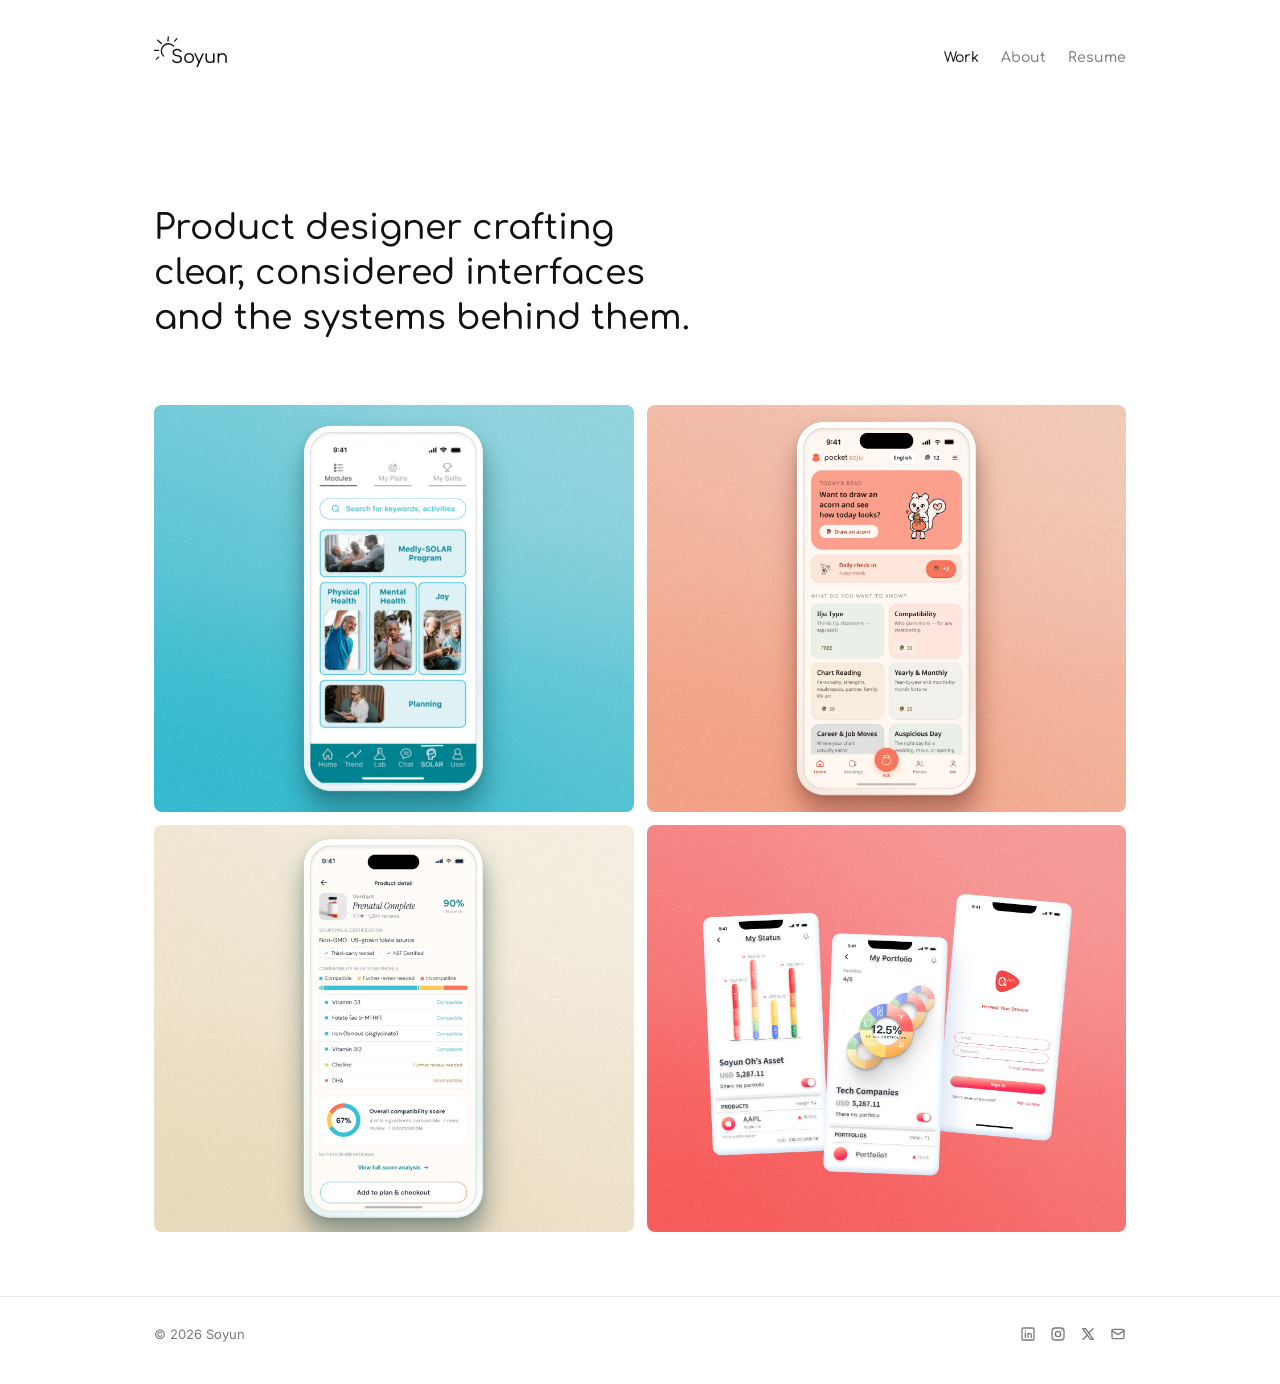
==== commit 16cd2351: "Header: add the 4a sun logo at the wordmark's upper left Place images/logo-4a.svg (metadata stripped" ====
--- a/index.html
+++ b/index.html
@@ -13,7 +13,7 @@
 <body>
   <header class="site-header">
     <div class="wrap">
-      <a href="index.html" class="brand">Soyun</a>
+      <a href="index.html" class="brand"><img class="brand-logo" src="images/logo-4a.svg" width="36" height="22" alt="">Soyun</a>
       <nav class="nav" aria-label="Main">
         <a href="index.html" aria-current="page">Work</a>
         <a href="about.html">About</a>
--- a/styles.css
+++ b/styles.css
@@ -37,7 +37,10 @@
   display: flex; justify-content: space-between; align-items: center;
   padding-top: 44px; padding-bottom: 20px;
 }
-.brand { font-family: "Comfortaa", var(--sans); font-weight: 500; font-size: 18px; letter-spacing: 0; }
+.brand { position: relative; padding-left: .95em; font-family: "Comfortaa", var(--sans); font-weight: 500; font-size: 18px; letter-spacing: 0; }
+/* The 4a sun mark, turned 45deg counter-clockwise, sits at the upper left of the wordmark, as in the design reference:
+   its stroke box starts 17.9px left of / 13.2px above the S (at 18px type) and its left edge is the page's left edge */
+.brand-logo { position: absolute; left: -.103em; top: -.69em; width: 1.86em; height: auto; transform: rotate(-45deg); transform-origin: 50% 94%; pointer-events: none; }
 .nav { display: flex; gap: 22px; font-family: "Comfortaa", var(--sans); font-weight: 500; font-size: 14px; }
 .nav a { color: var(--muted); transition: color .2s; }
 .nav a:hover, .nav a[aria-current="page"] { color: var(--ink); }
